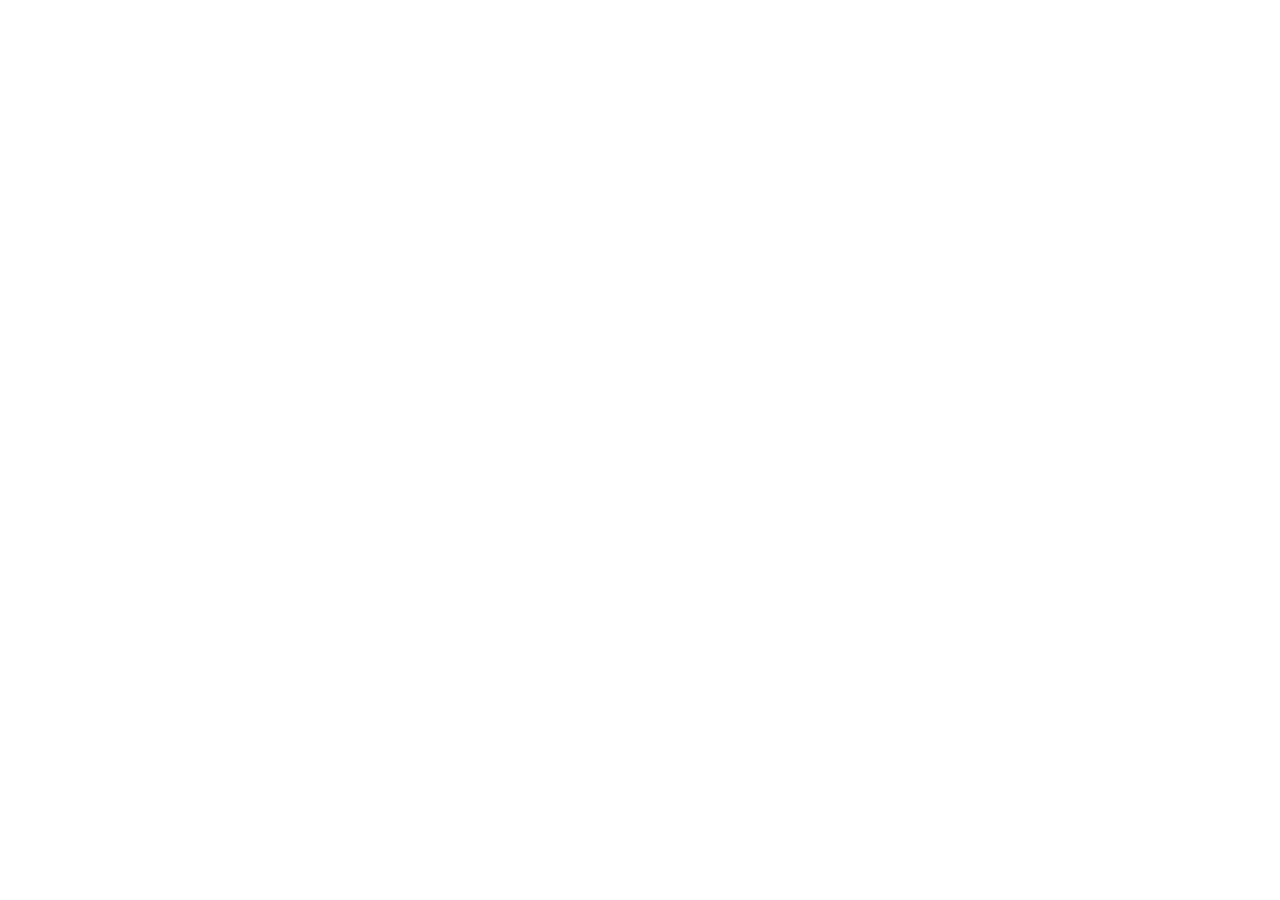
==== index.html @ 8b1ab619 "Add files via upload" ====
<!DOCTYPE html>
<html lang="en">
<head>
    <meta charset="UTF-8">
    <meta name="viewport" content="width=device-width, initial-scale=1.0">
    <title>Cakes</title>
    <link type="image/x-icon" href="ASSETS/cake-fav.png" rel="shortcut icon">
</head>
<body>
    <div class="b1">
        
    </div>
    <div class="b2"></div>
    <div class="b3"></div>
    <div class="b4"></div>
    <div class="b5"></div>
    <div class="b6"></div>
</body>
</html>
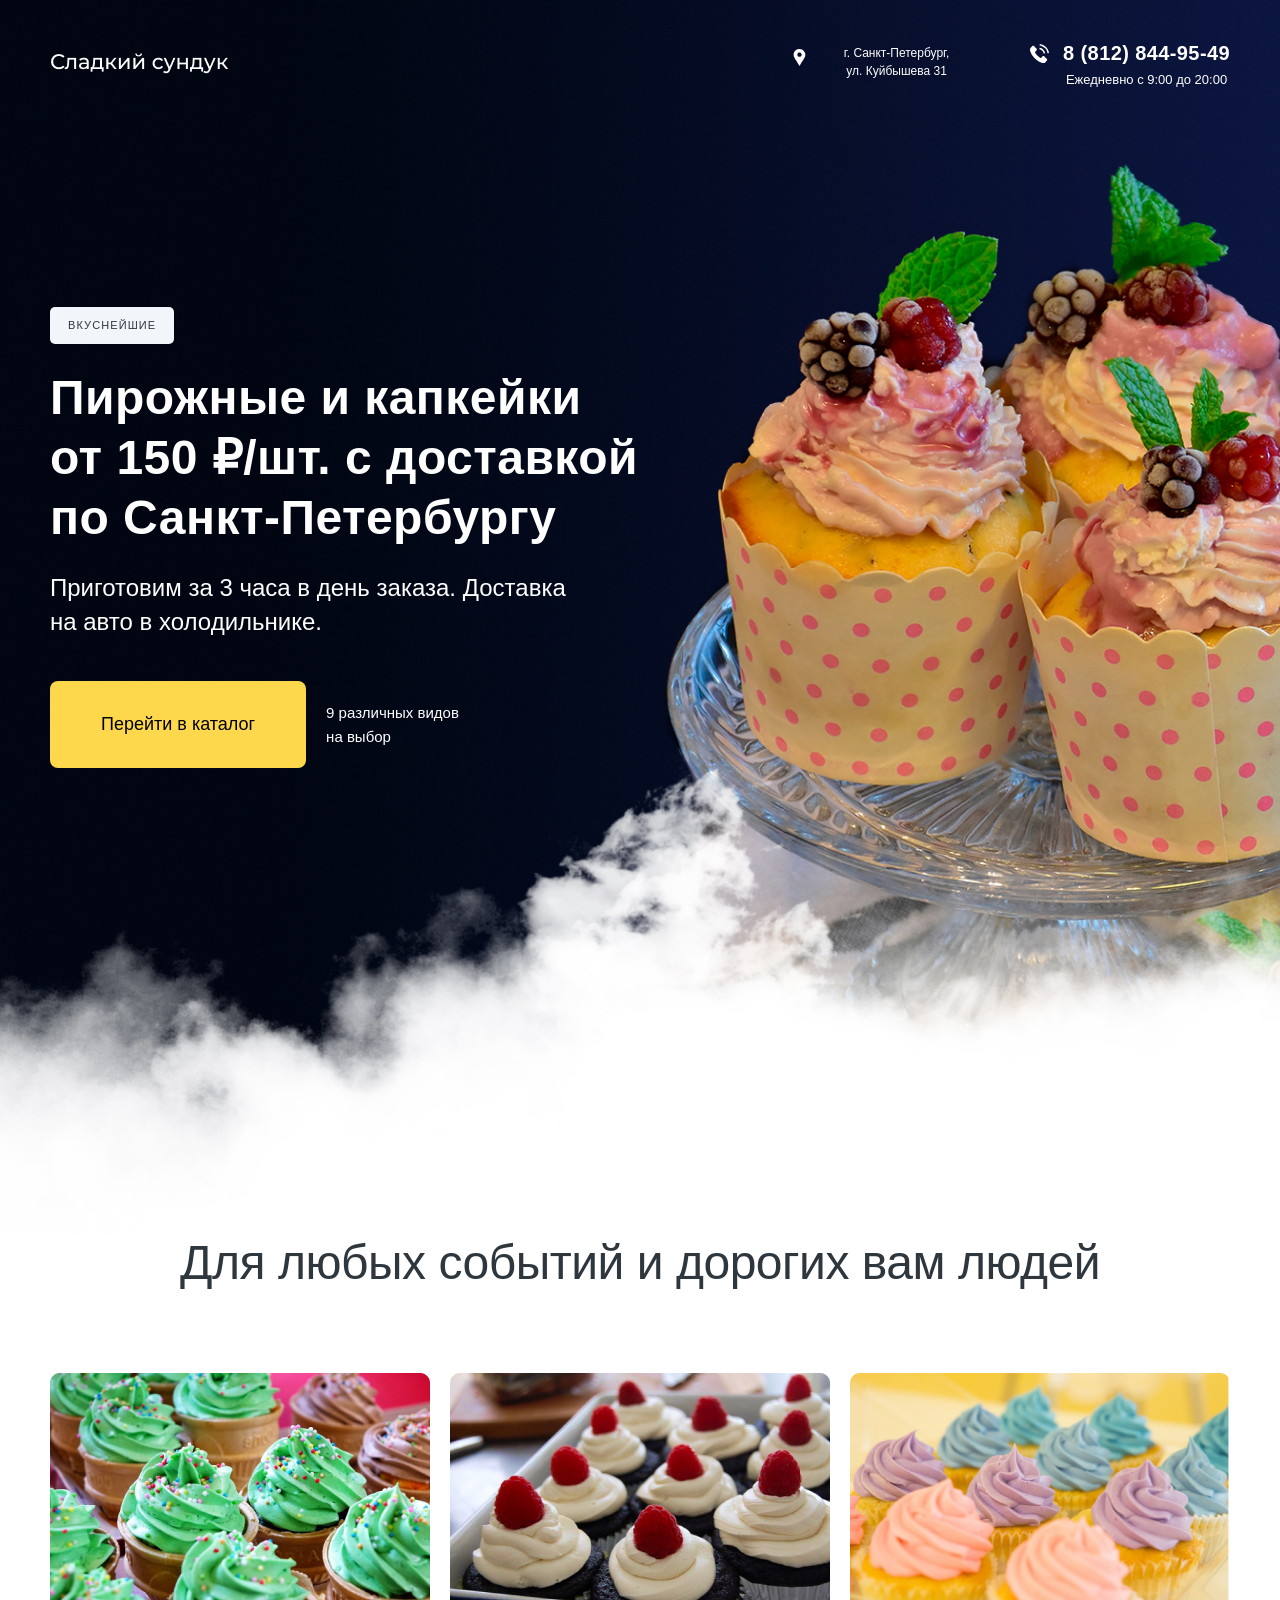
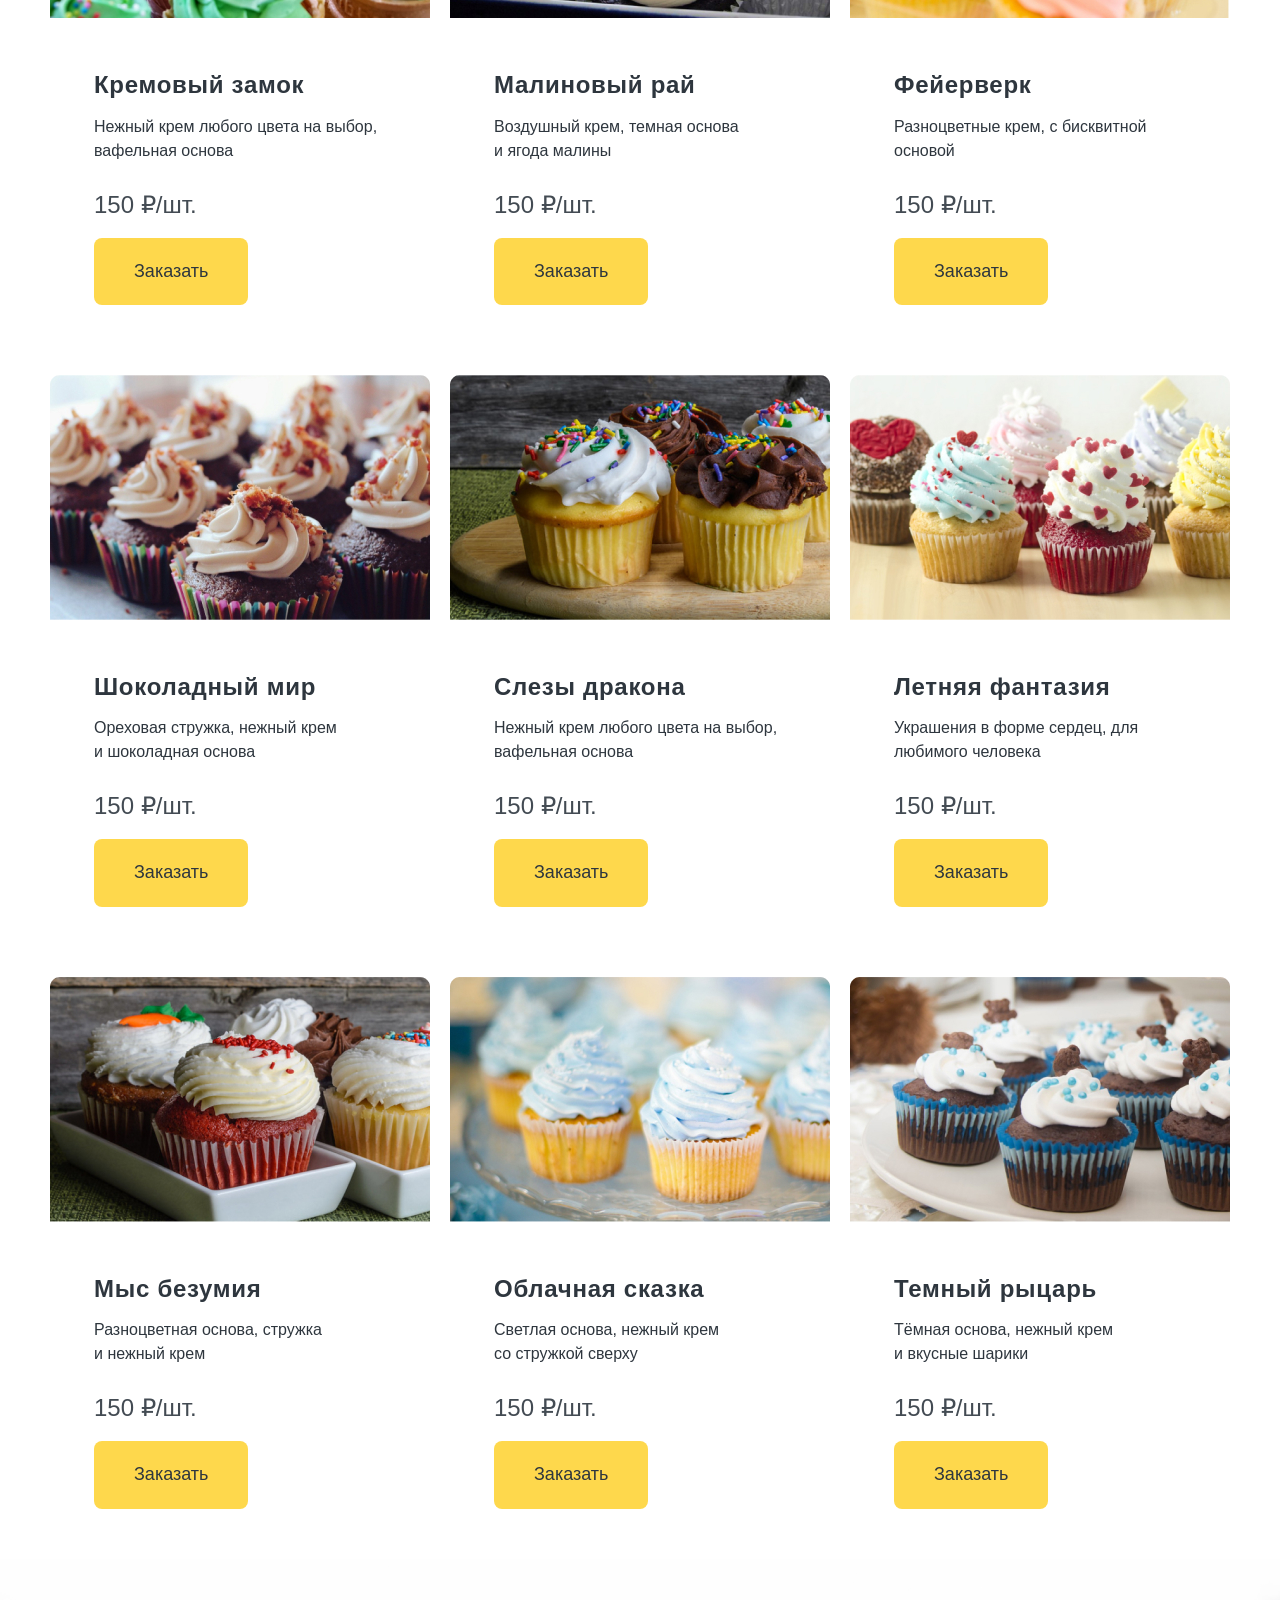
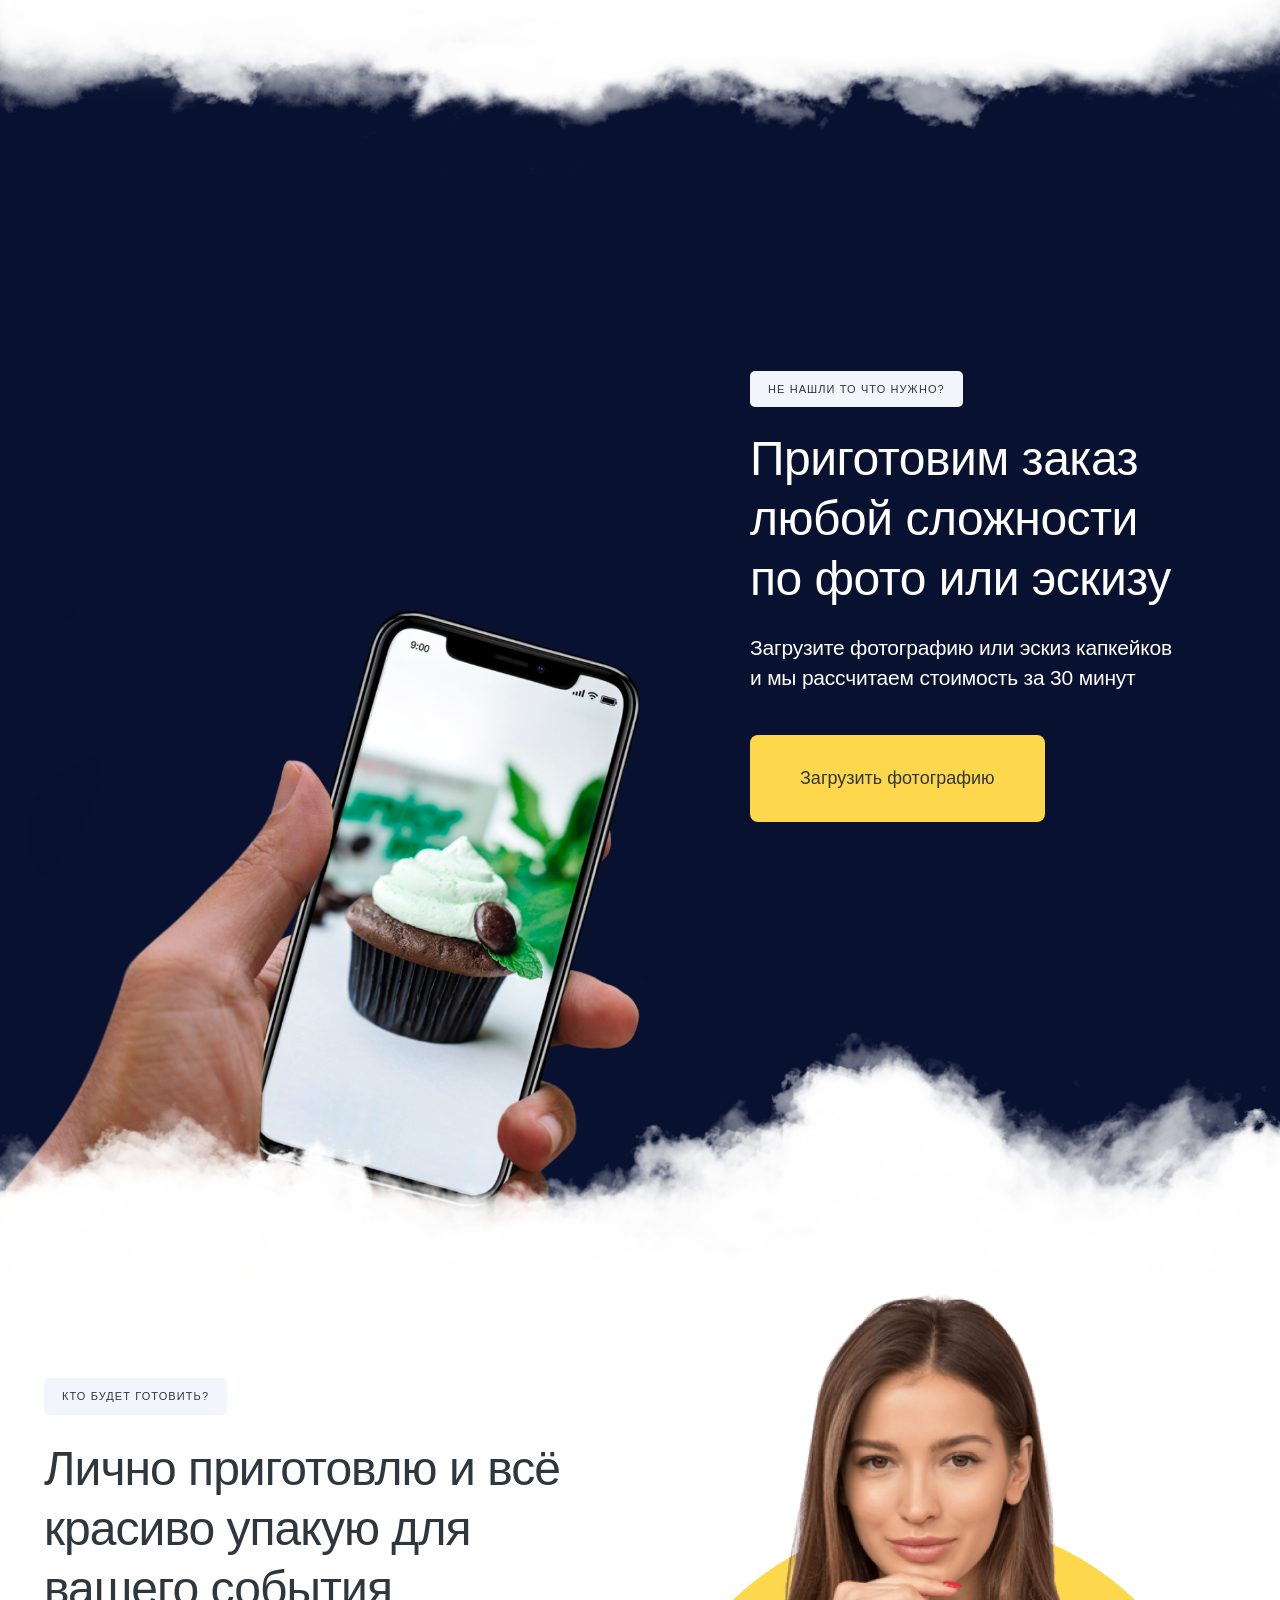
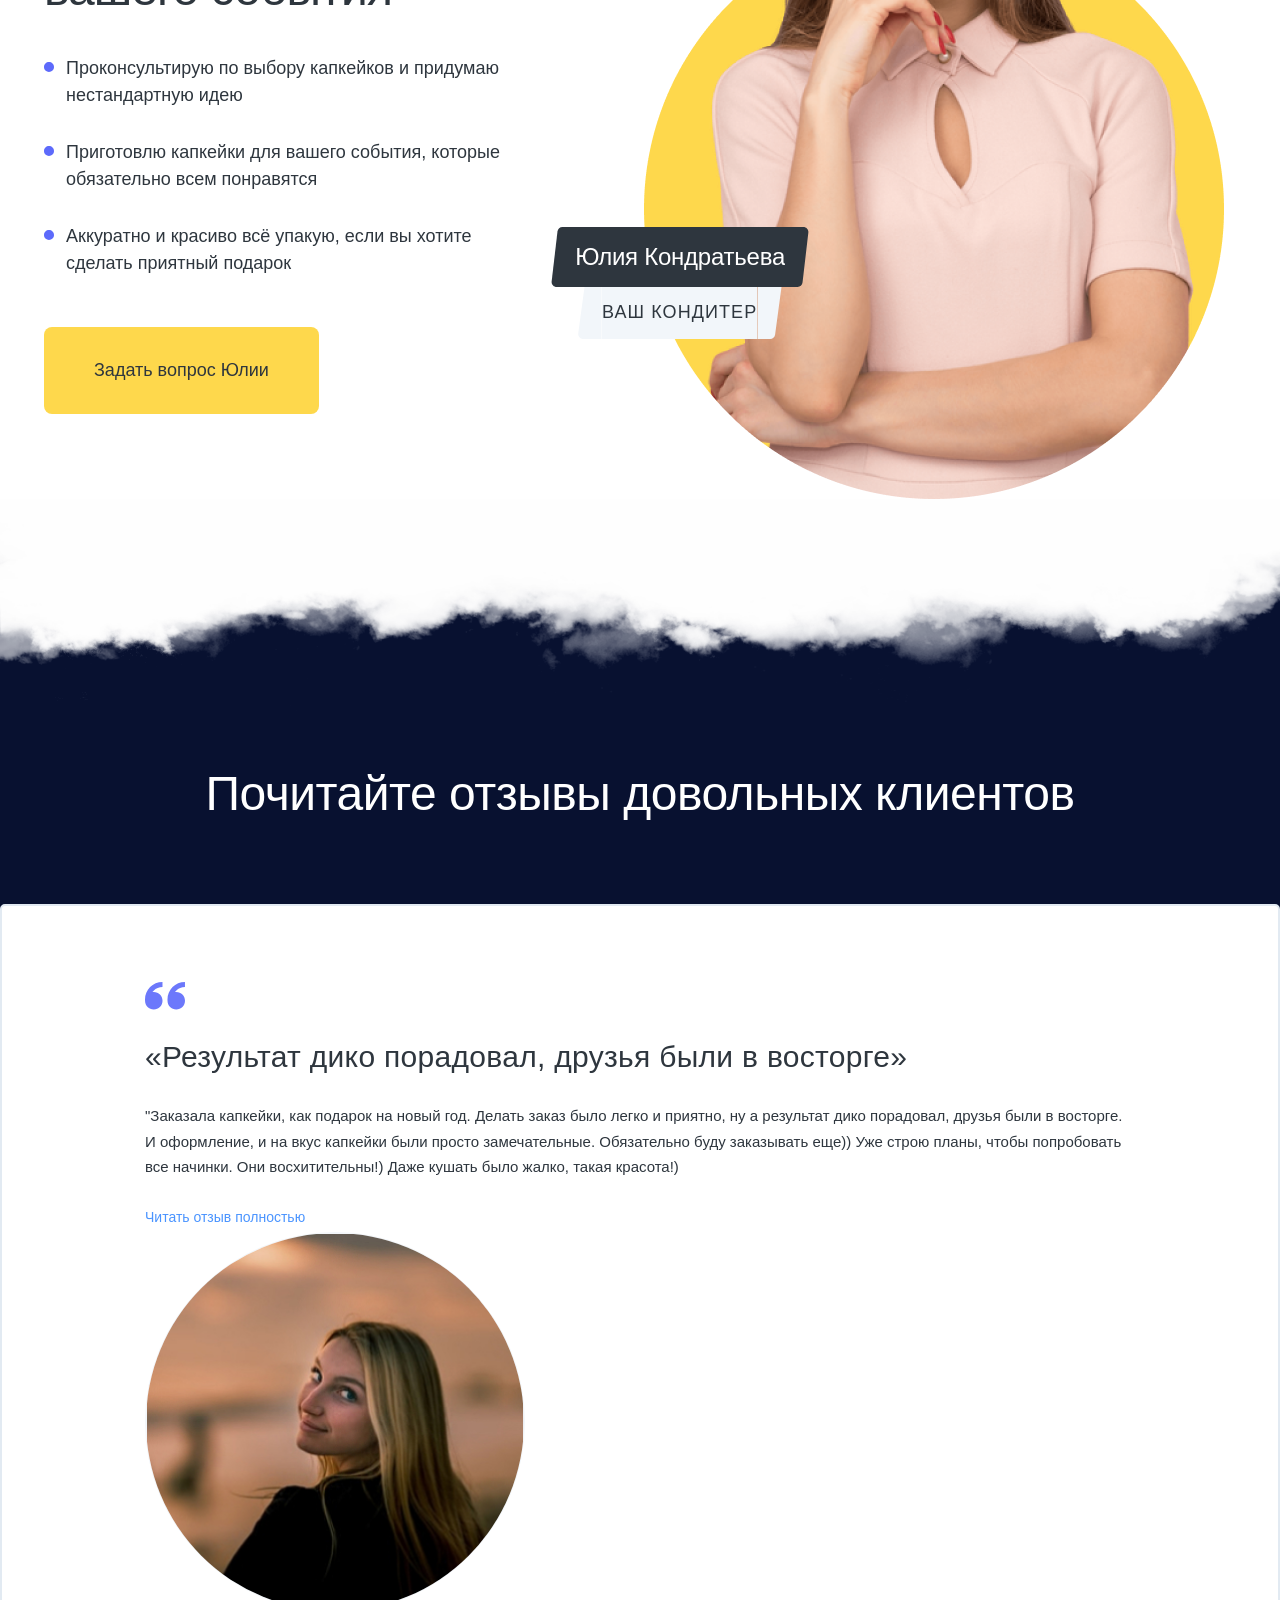
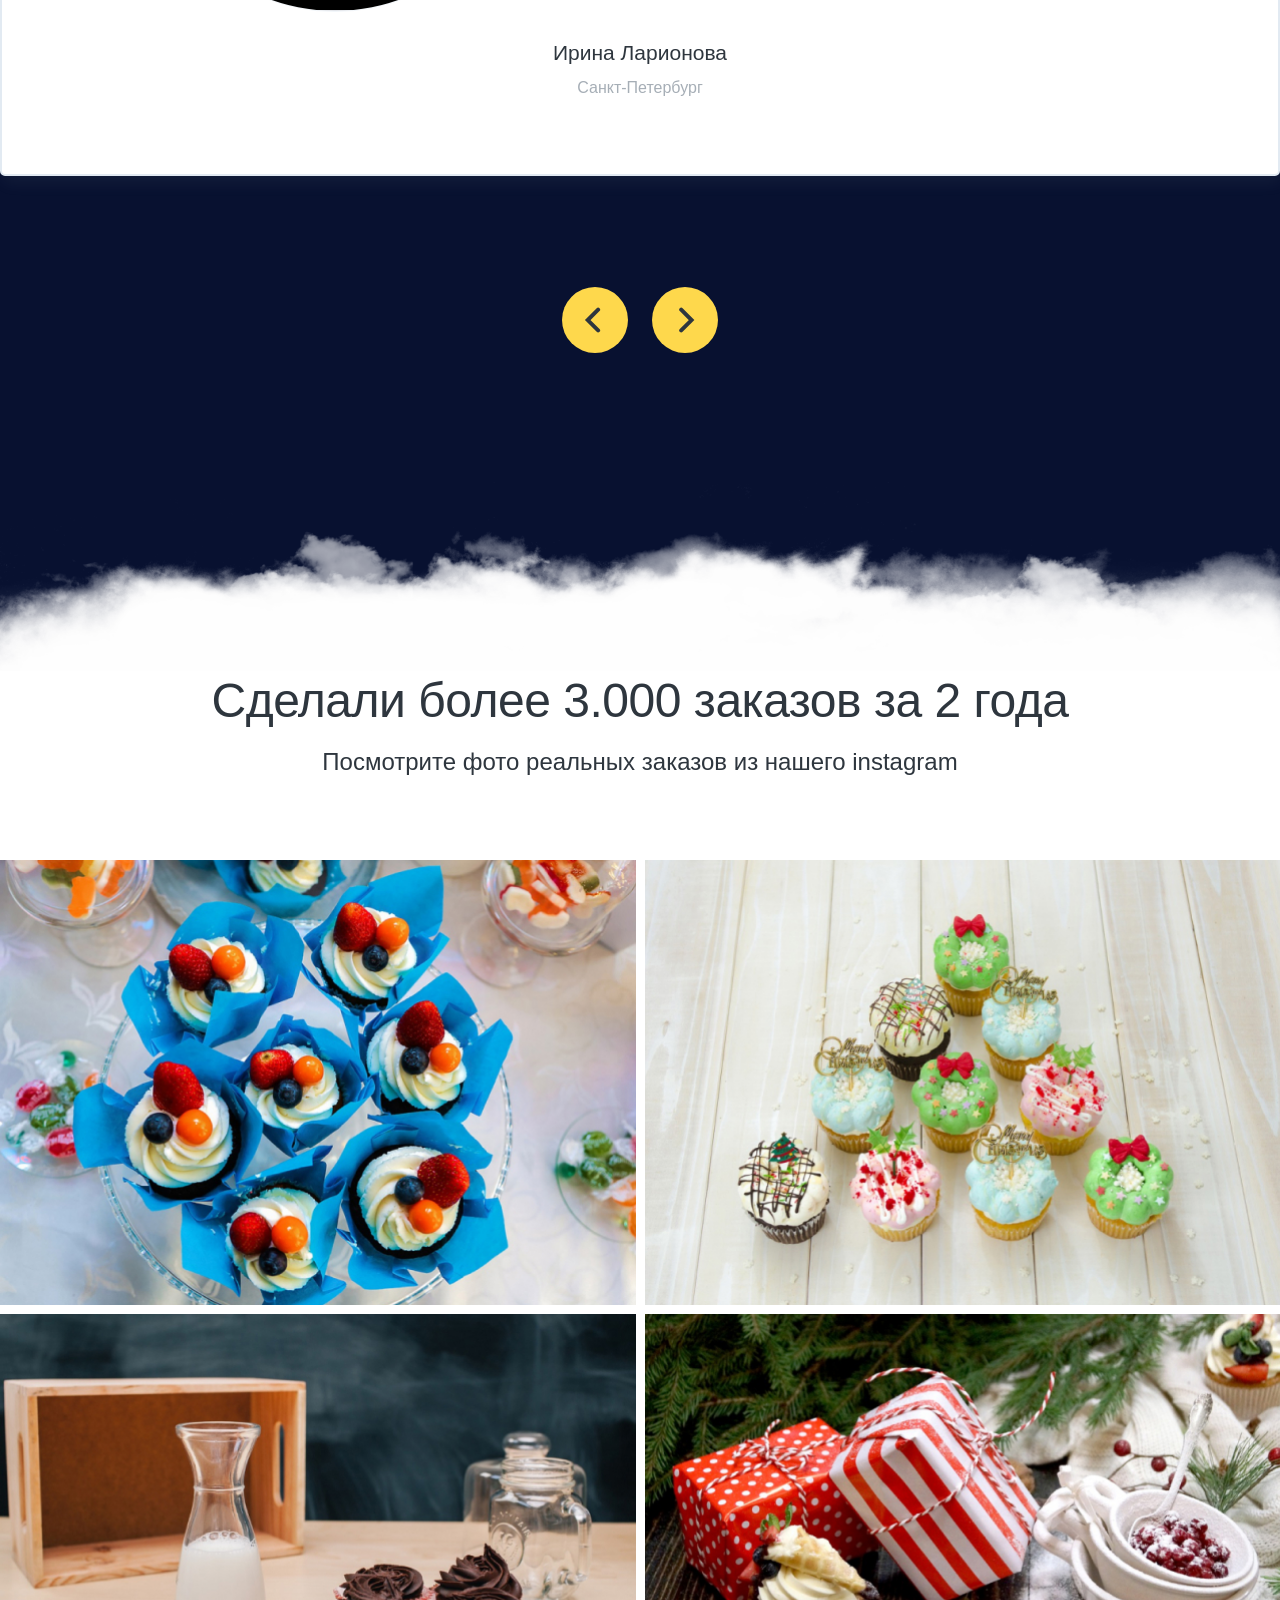
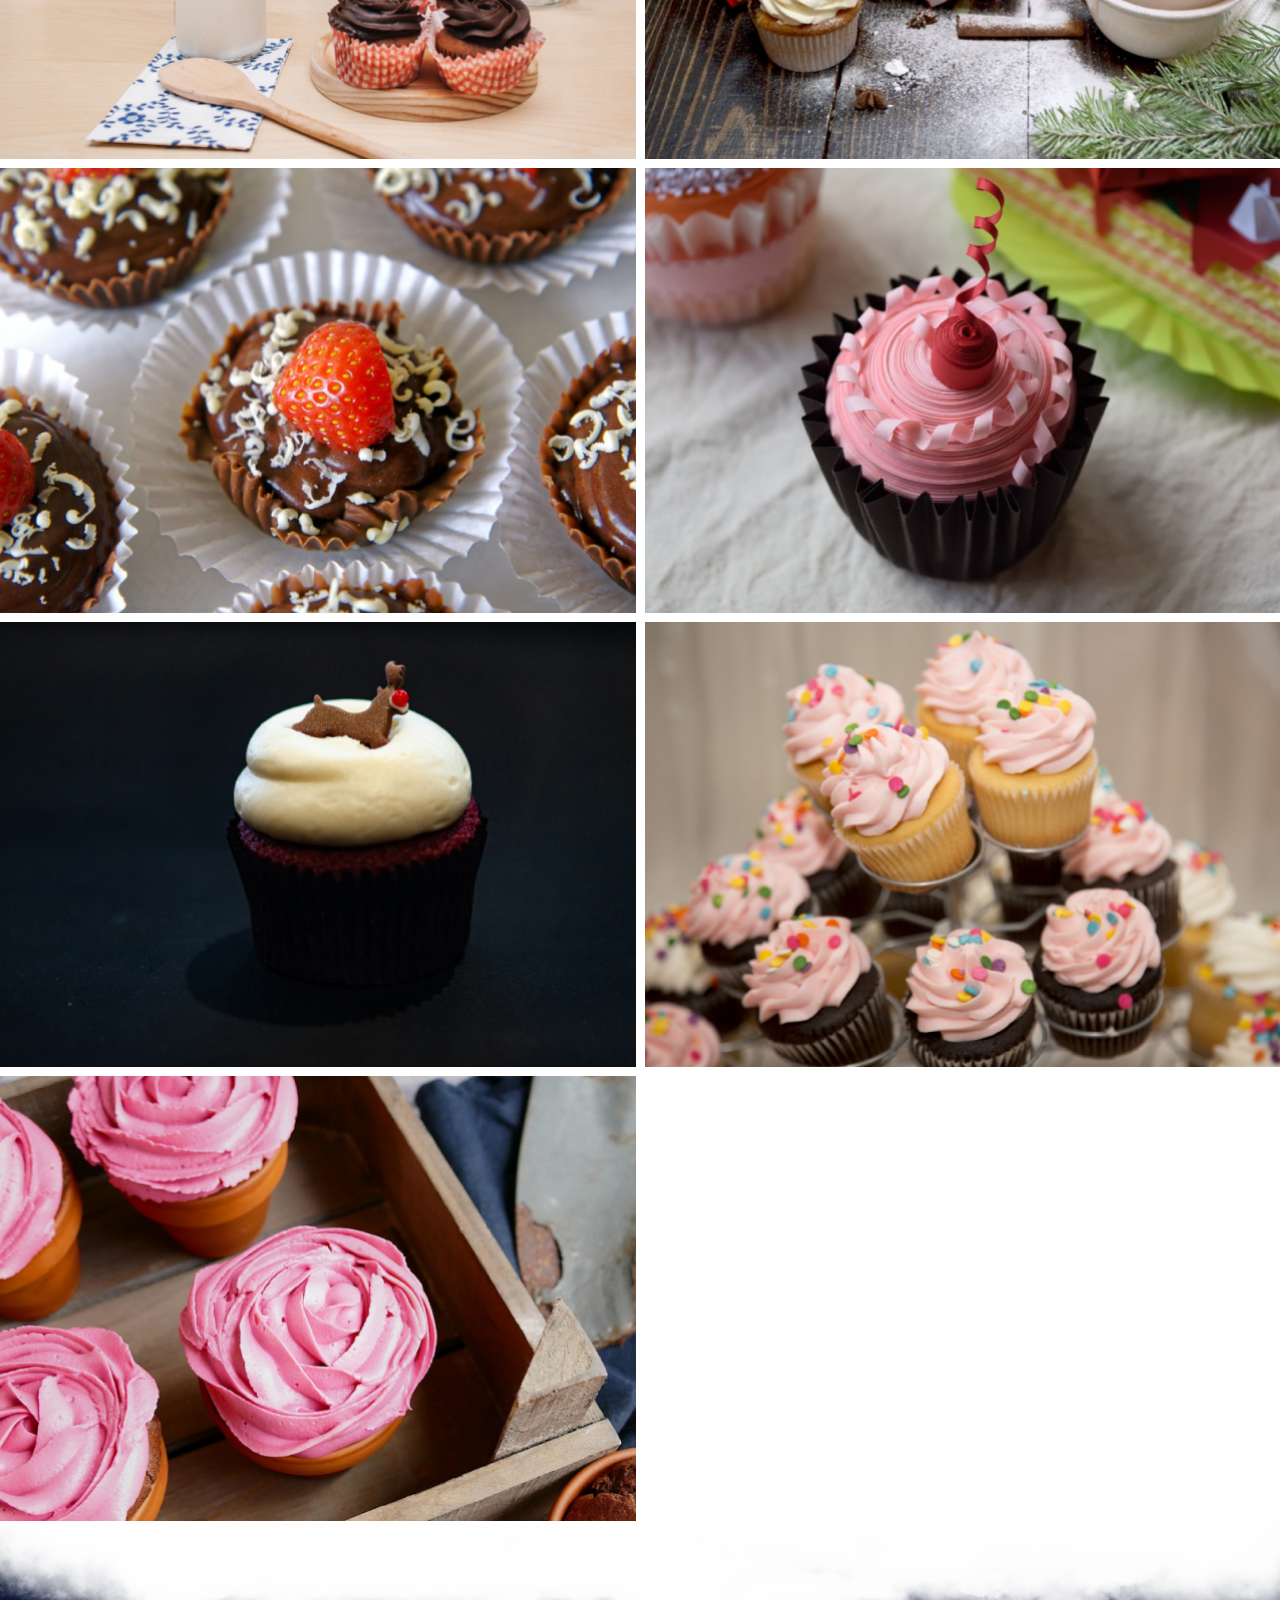
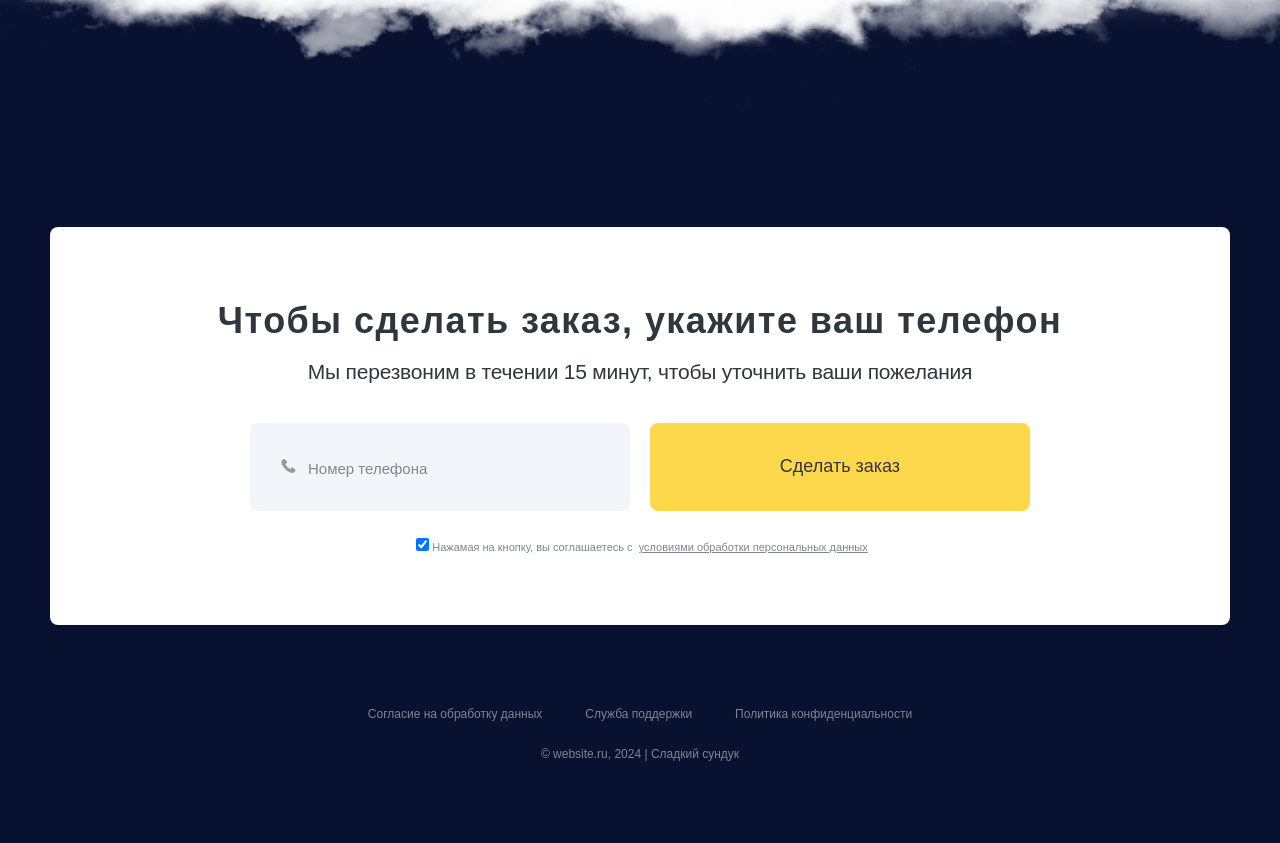
==== commit 2b572b72: "Add files via upload" ====
--- a/index.html
+++ b/index.html
@@ -1,19 +1,443 @@
-<!DOCTYPE html>
-<html lang="en">
-<head>
-    <meta charset="UTF-8">
-    <meta name="viewport" content="width=device-width, initial-scale=1.0">
-    <title>Cakes</title>
-    <link type="image/x-icon" href="ASSETS/cake-fav.png" rel="shortcut icon">
-</head>
-<body>
-    <div class="b1">
-        
-    </div>
-    <div class="b2"></div>
-    <div class="b3"></div>
-    <div class="b4"></div>
-    <div class="b5"></div>
-    <div class="b6"></div>
-</body>
+<!DOCTYPE html>
+<html lang="ru">
+<link rel="stylesheet" href="style.css">
+<head>
+    <meta charset="UTF-8">
+    <meta name="vievport" content="width=device-width, initial-scale=1.0">
+    <link rel="stylesheet" href="https://unpkg.com/swiper/swiper-bundle.min.css"/>
+    <link rel="icon" href="img/cake-fav.png" type="image/x-icon">
+    <title>Сладкий сундук</title>
+</head>
+<body class="body">
+    <header class="header">
+      <div class="container"> 
+        <div class="header__menu">
+          <a class="header__logo" href="#">
+            <img class="header__logo-img" src="img/logo.png" alt="Сладкий сундук">
+          </a>  
+          <div class="header__address">
+            <div class="header__address-text">г.&nbsp;Санкт-Петербург, ул.&nbsp;Куйбышева&nbsp;31</div>
+          </div>
+          <div class="header__phone">       
+            <a class="header__phone-number" href="tel:+78128449549">8 (812) 844-95-49</a>
+            <p class="header__phone-text">Ежедневно с 9:00 до 20:00</p>
+          </div>
+        </div> 
+      </div>
+    </header>
+    <main>
+      <div class="hero">
+        <div class="container"> 
+          <div class="hero__content">
+            <h2 class="hero__supertitle supertitle">Вкуснейшие</h2>
+            <h3 class="hero__title">Пирожные и&nbsp;капкейки от&nbsp;150&nbsp;₽/шт. с&nbsp;доставкой по&nbsp;Санкт&#8209;Петербургу</h3>
+            <p class="hero__text">Приготовим за&nbsp;3&nbsp;часа в&nbsp;день заказа. 
+              Доставка на&nbsp;авто в&nbsp;холодильнике.</p>
+            <div class="hero__action">
+              <a href="#but1"><button class="button-effect hero__action-button">Перейти в каталог</button></a>
+              <p class="hero__action-text">9&nbsp;различных видов на&nbsp;выбор</p>
+            </div>
+          </div>
+        </div>
+      </div>
+      <section class="catalog" id="catalog">
+        <div class="container">
+          <h2 class="catalog__title" id="but1">Для любых событий и&nbsp;дорогих вам людей</h2>
+          <ul class="catalog__list">
+            <li class="catalog__item">
+              <article class="catalog__produst product">
+                <img class="product__img" src="img/product-01.jpg" alt="Кремовый замок">
+                <div class="product__description">
+                  <h3 class="product__title">Кремовый замок</h3>
+                  <p class="product__text">Нежный крем любого цвета на&nbsp;выбор, вафельная основа</p>
+                  <p class="product__price">150 ₽/шт.</p>
+                  <button class="button-effect product__btn">Заказать</button>
+                </div>
+              </article>
+            </li>
+  
+            <li class="catalog__item">
+              <article class="catalog__produst product">
+                <img class="product__img" src="img/product-02.jpg" alt="Малиновый рай">
+                <div class="product__description">
+                  <h3 class="product__title">Малиновый рай</h3>
+                  <p class="product__text">Воздушный крем, темная основа и&nbsp;ягода малины</p>
+                  <p class="product__price">150 ₽/шт.</p>
+                  <button class="button-effect product__btn">Заказать</button>
+                </div>
+              </article>
+            </li>
+  
+            <li class="catalog__item">
+              <article class="catalog__produst product">
+                <img class="product__img" src="img/product-03.jpg" alt="Фейерверк">
+                <div class="product__description">
+                  <h3 class="product__title">Фейерверк</h3>
+                  <p class="product__text">Разноцветные крем, с&nbsp;бисквитной основой</p>
+                  <p class="product__price">150 ₽/шт.</p>
+                  <button class="button-effect product__btn">Заказать</button>
+                </div>
+              </article>
+            </li>
+  
+            <li class="catalog__item">
+              <article class="catalog__produst product">
+                <img class="product__img" src="img/product-04.jpg" alt="Шоколадный мир">
+                <div class="product__description">
+                  <h3 class="product__title">Шоколадный мир</h3>
+                  <p class="product__text">Ореховая стружка, нежный крем и&nbsp;шоколадная основа</p>
+                  <p class="product__price">150 ₽/шт.</p>
+                  <button class="button-effect product__btn">Заказать</button>
+                </div>
+              </article>
+            </li>
+  
+            <li class="catalog__item">
+              <article class="catalog__produst product">
+                <img class="product__img" src="img/product-05.jpg" alt="Слезы дракона">
+                <div class="product__description">
+                  <h3 class="product__title">Слезы дракона</h3>
+                  <p class="product__text">Нежный крем любого цвета на&nbsp;выбор, вафельная основа</p>
+                  <p class="product__price">150 ₽/шт.</p>
+                  <button class="button-effect product__btn">Заказать</button>
+                </div>
+              </article>
+            </li>
+  
+            <li class="catalog__item">
+              <article class="catalog__produst product">
+                <img class="product__img" src="img/product-06.jpg" alt="Летняя фантазия">
+                <div class="product__description">
+                  <h3 class="product__title">Летняя фантазия</h3>
+                  <p class="product__text">Украшения в&nbsp;форме сердец, для любимого человека</p>
+                  <p class="product__price">150 ₽/шт.</p>
+                  <button class="button-effect product__btn">Заказать</button>
+                </div>
+              </article>
+            </li>
+  
+            <li class="catalog__item">
+              <article class="catalog__produst product">
+                <img class="product__img" src="img/product-07.jpg" alt="Мыс безумия">
+                <div class="product__description">
+                  <h3 class="product__title">Мыс безумия</h3>
+                  <p class="product__text">Разноцветная основа, стружка и&nbsp;нежный крем</p>
+                  <p class="product__price">150 ₽/шт.</p>
+                  <button class="button-effect product__btn">Заказать</button>
+                </div>
+              </article>
+            </li>
+  
+            <li class="catalog__item">
+              <article class="catalog__produst product">
+                <img class="product__img" src="img/product-08.jpg" alt="Облачная сказка">
+                <div class="product__description">
+                  <h3 class="product__title">Облачная сказка</h3>
+                  <p class="product__text">Светлая основа, нежный крем со&nbsp;стружкой сверху</p>
+                  <p class="product__price">150 ₽/шт.</p>
+                  <button class="button-effect product__btn">Заказать</button>
+                </div>
+              </article>
+            </li>
+  
+            <li class="catalog__item">
+              <article class="catalog__produst product">
+                <img class="product__img" src="img/product-09.jpg" alt="Темный рыцарь">
+                <div class="product__description">
+                  <h3 class="product__title">Темный рыцарь</h3>
+                  <p class="product__text">Тёмная основа, нежный крем и&nbsp;вкусные шарики</p>
+                  <p class="product__price">150 ₽/шт.</p>
+                  <button class="button-effect product__btn">Заказать</button>
+                </div>
+              </article>
+            </li>
+            
+          </ul>
+        </div>
+      </section>
+  
+      <section class="order">
+        <div class="container">
+          <div class="order__content">
+            <h2 class="order__supertitle supertitle">Не&nbsp;нашли то&nbsp;что нужно?</h2>
+            <h3 class="order__title">Приготовим заказ любой сложности по&nbsp;фото или эскизу</h3>
+            <p class="order__text">Загрузите фотографию или эскиз капкейков и&nbsp;мы&nbsp;рассчитаем стоимость за&nbsp;30&nbsp;минут</p>
+            <button class="button-effect order__btn" aria-label="Открыть окно с формой для отправки фотографии или эскизы капкейков">Загрузить фотографию</button>
+          </div>
+        </div>
+      </section>
+  
+      <section class="confectioner">
+        <div class="confectioner__container">
+          <div class="confectioner__content">
+            <h2 class="confectioner__supertitle supertitle">Кто будет готовить?</h2>
+            <h3 class="confectioner__title">Лично приготовлю и&nbsp;всё красиво упакую для вашего события</h3>
+            <ul class="confectioner__list">
+              <li class="confectioner__item">
+                Проконсультирую по&nbsp;выбору капкейков и&nbsp;придумаю нестандартную идею
+              </li>
+              <li class="confectioner__item">
+                Приготовлю капкейки для вашего события, которые обязательно всем понравятся
+              </li>
+              <li class="confectioner__item">
+                Аккуратно и&nbsp;красиво всё упакую, если вы&nbsp;хотите сделать приятный подарок
+              </li>
+            </ul>
+            <button class="button-effect confectioner__btn">Задать вопрос Юлии</button>
+          </div>
+          <article class="confectioner__card card">
+            <img class="card__img" src="img/confectioner.png" alt="Кондитер Юлия Кондратьева" aria-label="Открыть окно с вашим вопросом Юлии">
+            <div class="card__info">
+              <div class="card__wrap">
+                <svg width="24" height="60" viewBox="0 0 24 60" fill="none" xmlns="http://www.w3.org/2000/svg">
+                  <path d="M6.48426 4.4206C6.77829 1.90041 8.9133 0 11.4506 0H24V60H5.61725C2.62622 60 0.304328 57.3915 0.65093 54.4206L6.48426 4.4206Z" fill="#2E363E"/>
+                </svg>
+                <h2 class="card__name">
+                  Юлия Кондратьева
+                </h2>
+                <svg width="24" height="60" viewBox="0 0 24 60" fill="none" xmlns="http://www.w3.org/2000/svg">
+                  <path d="M17.5157 55.5794C17.2217 58.0996 15.0867 60 12.5494 60H0V0H18.3828C21.3738 0 23.6957 2.60852 23.3491 5.5794L17.5157 55.5794Z" fill="#2E363E"/>
+                </svg>                
+              </div>
+              <div class="card__wrap">
+                <svg width="24" height="52" viewBox="0 0 24 52" fill="none" xmlns="http://www.w3.org/2000/svg">
+                  <path d="M6.5 0H23.5V52H5.21818C2.1917 52 -0.140895 49.3324 0.262873 46.3329L6.5 0Z" fill="#F2F6FA"/>
+                </svg>                      
+                <div class="card__profession">
+                  Ваш кондитер
+                </div>
+                <svg width="25" height="52" viewBox="0 0 25 52" fill="none" xmlns="http://www.w3.org/2000/svg">
+                  <path d="M18.0833 47.6671C17.7493 50.1483 15.6316 52 13.128 52H0.5V0H24.5L18.0833 47.6671Z" fill="#F2F6FA"/>
+                </svg>                
+              </div>
+            </div>
+          </article>
+        </div>
+      </section>
+  
+       <section class="reviews">
+    <div class="container">
+      <h2 class="reviews__title">
+        Почитайте отзывы довольных клиентов
+      </h2>
+    </div>
+
+    <div class="swiper reviews__swiper">
+      <div class="swiper-wrapper reviews__list">
+        
+        <div class="swiper-slide reviews__item reviews__card review">        
+          <div class="review__quote">
+            <h3 class="review__title">
+              &laquo;Результат дико порадовал, друзья были в&nbsp;восторге&raquo;
+            </h3>
+            <p class="review__text">
+              &quot;Заказала капкейки, как подарок на&nbsp;новый год. Делать заказ было легко и&nbsp;приятно, ну&nbsp;а&nbsp;результат дико порадовал, друзья были в&nbsp;восторге. <br>И&nbsp;оформление, и&nbsp;на&nbsp;вкус капкейки были просто замечательные. Обязательно буду заказывать еще)) Уже строю планы, чтобы попробовать все начинки. Они восхитительны!) Даже кушать было жалко, такая красота!)
+            </p>
+            <a class="review__link" href="#">
+              Читать отзыв полностью
+            </a>
+          </div>
+          <div class="review__author">
+            <img class="review__img" src="img/review_img-2.jpg" alt="Ирина Ларионова">
+            <p class="review__name">Ирина Ларионова</p>
+            <p class="review__city">Санкт-Петербург</p>
+          </div>
+        </div>
+
+        <!-- Следующие слайды с отзывами -->
+        <div class="swiper-slide reviews__item reviews__card review">
+          <div class="review__quote">
+            <h3 class="review__title">
+              &laquo;Спасибо за&nbsp;прекрасные капкейки, все на&nbsp;высоте&raquo;
+            </h3>
+            <p class="review__text">
+              &laquo;Вставьте отзыв целиком или часть отзыва клиента. Никогда не&nbsp;выдумывайте отзывы самостоятельно. Фильшивые отзывы всегда видно. Будьте честны.
+            </p>
+            <p class="review__text">
+              Опишите конечный результат, который получил человек после работы с&nbsp;вами. Что конеретно ему это дало. Можно описывать результат в&nbsp;цифрах, чтобы была конкретика&raquo;
+            </p>
+            <a class="review__link" href="#">
+              Читать отзыв полностью
+            </a>
+          </div>
+          <div class="review__author">
+            <img class="review__img" src="img/IvanXerrington.jpg" alt="Иван Демидов">
+            <p class="review__name">Иван Демидов</p>
+            <p class="review__city">Краснодар</p>
+          </div>
+        </div>
+
+        <div class="swiper-slide reviews__item reviews__card review">
+          <div class="review__quote">
+            <h3 class="review__title">
+              &laquo;Лучшую фразу из&nbsp;отзыва напишите в&nbsp;заголовке&raquo;
+            </h3>
+            <p class="review__text">
+              &laquo;Вставьте отзыв целиком или часть отзыва клиента. Никогда не&nbsp;выдумывайте отзывы самостоятельно. Фильшивые отзывы всегда видно. Будьте честны.
+            </p>
+            <p class="review__text">
+              Опишите конечный результат, который получил человек после работы с&nbsp;вами. Что конеретно ему это дало. Можно описывать результат в&nbsp;цифрах, чтобы была конкретика&raquo;
+            </p>
+            <a class="review__link" href="#">
+              Читать отзыв полностью
+            </a>
+          </div>
+          <div class="review__author">
+            <img class="review__img" src="img/review_img-1.jpg" alt="Елена Демидова">
+            <p class="review__name">Елена Демидова</p>
+            <p class="review__city">Санкт-Петербург</p>
+          </div>
+        </div>
+
+        <div class="swiper-slide reviews__item reviews__card review">        
+          <div class="review__quote">
+            <h3 class="review__title">
+              &laquo;Результат проста аххххххх, братан - это просто пироженое вааааай, друзья были в&nbsp;восторге&raquo;
+            </h3>
+            <p class="review__text">
+              &quot;Заказал капкейки, как подарок на&nbsp;на день рождения. Делать заказ было легко и&nbsp;приятно, ну&nbsp;а&nbsp;результат дико порадовал,   Братка в восторге от этого пироженого,жаль что мало, но кого волнует)) Уже строю планы, чтобы всем подарить. Чтоб не втыкали)
+            </p>
+            <a class="review__link" href="#">
+              Читать отзыв полностью
+            </a>
+          </div>
+          <div class="review__author">
+            <img class="review__img" src="img/urgant.jpg" alt="Иван Ургант">
+            <p class="review__name">Иван Ургант"</p>
+            <p class="review__city">Санкт-Петербург</p>
+          </div>
+        </div>
+
+      </div>
+      <div class="reviews__control">
+        <button class="button-effect swiper-btn-prev reviews__btn reviews__btn--left">
+          <svg width="17" height="26" viewBox="0 0 17 26" fill="none" xmlns="http://www.w3.org/2000/svg">
+            <path d="M14.106 2.70618L3.74011 13.072L14.106 23.4379" stroke="#2E363E" stroke-width="4" stroke-linecap="round" />
+          </svg>
+        </button>
+        <button class="button-effect swiper-btn-next reviews__btn reviews__btn--right">
+          <svg class="reviews__btn-svg" width="16" height="26" viewBox="0 0 16 26" fill="none" xmlns="http://www.w3.org/2000/svg">
+            <path d="M2.19567 2.70618L12.5615 13.072L2.19567 23.4379" stroke="#2E363E" stroke-width="4" stroke-linecap="round" />
+          </svg>
+        </button>
+      </div>
+    </div>
+  </section>
+
+  <!-- Подключение Swiper JS -->
+  <script src="https://unpkg.com/swiper/swiper-bundle.min.js"></script>
+  <script>
+    const reviewsSwiper = new Swiper('.reviews__swiper', {
+      loop: true,
+      speed: 600,
+      slidesPerView: 1,
+      spaceBetween: 30,
+      autoplay: {
+        delay: 5000,
+        disableOnInteraction: false,
+      },
+      navigation: {
+        nextEl: '.swiper-btn-next',
+        prevEl: '.swiper-btn-prev',
+      }
+    });
+  </script>
+  
+      <section class="gallery">
+        <h2 class="gallery__title">
+          Сделали более 3.000 заказов за&nbsp;2&nbsp;года
+        </h2>
+        <p class="gallery__text">
+          Посмотрите фото реальных заказов из&nbsp;нашего instagram
+        </p>
+        <ul class="gallery__list">
+          <li class="gallery__item">
+            <img class="gallery__img" src="img/photo-01.jpg" alt="Фотография заказа">
+          </li>
+          <li class="gallery__item">
+            <img class="gallery__img" src="img/photo-02.jpg" alt="Фотография заказа">
+          </li>
+          <li class="gallery__item">
+            <img class="gallery__img" src="img/photo-03.jpg" alt="Фотография заказа">
+          </li>
+          <li class="gallery__item">
+            <img class="gallery__img" src="img/photo-04.jpg" alt="Фотография заказа">
+          </li>
+          <li class="gallery__item">
+            <img class="gallery__img" src="img/photo-05.jpg" alt="Фотография заказа">
+          </li>
+          <li class="gallery__item">
+            <img class="gallery__img" src="img/photo-06.jpg" alt="Фотография заказа">
+          </li>
+          <li class="gallery__item">
+            <img class="gallery__img" src="img/photo-07.jpg" alt="Фотография заказа">
+          </li>
+          <li class="gallery__item">
+            <img class="gallery__img" src="img/photo-08.jpg" alt="Фотография заказа">
+          </li>
+          <li class="gallery__item">
+            <img class="gallery__img" src="img/photo-09.jpg" alt="Фотография заказа">
+          </li>
+        </ul>
+      </section>
+  
+      <section class="feedback" id="feedback">
+        <div class="container">
+          <form class="feedback__form form" action="#" method="post">
+            <h2 class="form__title">
+              Чтобы сделать заказ, укажите ваш телефон
+            </h2>
+            <p class="form__text">
+              Мы&nbsp;перезвоним в&nbsp;течении 15&nbsp;минут, чтобы уточнить ваши пожелания
+            </p>
+            <fieldset class="form__field">
+              <input class="form__input" type="tel" name="phone" id="phone" aria-label="Введите свой номер телефона в это поле" placeholder="Номер телефона"  required>
+              <button class="button-effect form__btn" type="submit" aria-label="Отправить номер телефона, чтобы мы вам перезвонили">Сделать заказ</button>
+              <label class="form__checkbox-label"><input class="form__checkbox" id="checkbox" type="checkbox" checked  required>Нажамая на&nbsp;кнопку, вы&nbsp;соглашаетесь с&nbsp;
+                <button class="form__checkbox-link" aria-label="Открыть окно с информацией о политике обработки персональных данных">условиями обработки персональных данных</button>
+              </label>
+            </fieldset>
+          </form>
+        </div>
+      </section>
+  
+      <div class="modal-overlay">
+        <div class="container container--modal">
+        </div>
+  
+      </div>
+    </main>
+   
+    <footer class="footer">
+      <div class="container">
+        <ul class="footer__list">
+          <li class="footer__item"><a class="footer__link" href="#">Согласие на&nbsp;обработку данных</a></li>
+          <li class="footer__item"><a class="footer__link" href="#">Служба поддержки</a></li>
+          <li class="footer__item"><a class="footer__link" href="#">Политика конфиденциальности</a></li>
+        </ul>
+        <div class="footer__copyright">
+          &copy;&nbsp;website.ru, 2024&nbsp;| Сладкий сундук
+        </div>
+      </div>
+    </footer>
+    <script src="https://unpkg.com/swiper/swiper-bundle.min.js"></script>
+  <script>
+    document.addEventListener("DOMContentLoaded", function() {
+      const reviewsSwiper = new Swiper('.reviews__swiper', {
+      loop: true, // Зацикливаем слайды
+      speed: 600, // Скорость перехода между слайдами (в мс)
+      slidesPerView: 1, // Показываем один слайд за раз
+      spaceBetween: 30, // Расстояние между слайдами (если понадобится)
+      autoplay: {
+        delay: 5000, // Интервал автоматической смены (5 секунд)
+        disableOnInteraction: false,
+      },
+      navigation: {
+        nextEl: '.swiper-btn-next', // Кнопка "следующий"
+        prevEl: '.swiper-btn-prev', // Кнопка "предыдущий"
+      }
+    });
+  });
+  </script>
+</body>
 </html>
--- a/style.css
+++ b/style.css
@@ -0,0 +1,1222 @@
+@charset "UTF-8";
+:root {
+  --font-size: 24px;
+}
+
+@media (min-width: 2000px) {
+  :root {
+    --font-size: 28px;
+  }
+}
+@media (max-width: 1140px) {
+  :root {
+    --font-size: 20px;
+  }
+}
+@media (max-width: 520px) {
+  :root {
+    --font-size: 16px;
+  }
+}
+
+html {
+  position: relative;
+  overflow-x: hidden;
+  box-sizing: border-box;
+}
+
+*,
+*::before,
+*::after {
+  box-sizing: inherit;
+}
+
+body {
+  position: relative;
+  overflow-x: hidden;
+  min-width: 320px;
+  min-height: 100vh;
+  max-width: 1920px;
+  font-family: "Montserrat", sans-serif;
+  -webkit-font-smoothing: antialiased;
+  -moz-osx-font-smoothing: grayscale;
+  text-rendering: optimizeLegibility;
+  -webkit-tap-highlight-color: rgba(0, 0, 0, 0);
+  -webkit-tap-highlight-color: transparent;
+  font-size: var(--font-size);
+  font-weight: 400;
+  line-height: 1.5;
+  color: #2e363e;
+  background-color: #f2f6fa;
+  margin: 0;
+  padding: 0;
+}
+
+img,
+svg {
+  display: block;
+  max-width: 100%;
+  height: auto;
+}
+
+svg {
+  max-height: 100%;
+}
+
+button {
+  font-family: "Montserrat", sans-serif;
+  padding: 0;
+  cursor: pointer;
+  border: none;
+  background-color: transparent;
+  outline: none;
+}
+
+.button-effect {
+  transition: filter 0.3s ease-in-out, transform 0.3s ease-in-out;
+}
+
+.button-effect:hover:not(:disabled),
+.button-effect:focus-visible:not(:disabled) {
+  filter: contrast(130%);
+}
+
+.button-effect:active:not(:disabled) {
+  transform: scale(0.9);
+}
+
+a {
+  text-decoration: none;
+  color: inherit;
+  transition: color 0.3s ease-in-out;
+  outline: none;
+}
+
+a:hover,
+a:focus-visible {
+  color: #fed84c;
+}
+
+ul {
+  list-style: none;
+  padding: 0;
+  margin: 0;
+}
+
+ol {
+  list-style: none;
+  counter-reset: li;
+  padding: 0;
+}
+
+ol li::before {
+  counter-increment: li;
+  content: counters(li, ".") ". ";
+}
+
+h1,
+h2,
+h3,
+p,
+figure,
+fieldset {
+  margin: 0;
+}
+
+input,
+textarea {
+  outline: none;
+}
+
+fieldset {
+  padding: 0;
+  border: 0;
+}
+
+iframe {
+  border: none;
+}
+
+.container {
+  max-width: 1260px;
+  margin: 0 auto;
+  padding: 0 40px;
+}
+@media (max-width: 520px) {
+  .container {
+    padding: 0 14px;
+  }
+}
+
+.supertitle {
+  width: -moz-max-content;
+  width: max-content;
+  background-color: #f2f6fa;
+  border-radius: 5px;
+  padding: 10px 18px;
+  font-weight: 400;
+  font-size: 11px;
+  line-height: 1.5;
+  letter-spacing: 0.1em;
+  text-transform: uppercase;
+  color: #2e363e;
+}
+
+/* Модальное окно */
+.modal-overlay {
+  position: fixed;
+  overflow-y: auto;
+  padding: 20px 10px;
+  z-index: 100;
+  inset: 0;
+  display: flex;
+  background-color: rgba(0, 0, 0, 0.7);
+  display: none;
+}
+.modal-overlay .modal {
+  position: relative;
+}
+.modal-overlay__close-button {
+  position: absolute;
+  color: #2e363e;
+  top: 17px;
+  right: 21px;
+  font-size: 40px;
+}
+@media (max-width: 520px) {
+  .modal-overlay__close-button {
+    right: 7px;
+  }
+}
+
+.modal {
+  padding: 64px;
+  border-radius: 8px;
+  background-color: #ffffff;
+}
+@media (max-width: 1140px) {
+  .modal {
+    padding: 40px;
+  }
+}
+@media (max-width: 940px) {
+  .modal {
+    padding: 15px 20px;
+  }
+}
+
+.container--modal {
+  padding: 0;
+  align-self: flex-start;
+  margin: auto;
+}
+
+.modal__title {
+  padding-right: 45px;
+}
+
+.modal__item-subtitle:not(:last-child) {
+  margin-bottom: 40px;
+}
+
+.modal__subtitle {
+  display: inline-block;
+  margin-bottom: 15px;
+}
+
+.modal__item-subtitle::before {
+  font-weight: bold;
+}
+
+.modal__list {
+  padding-left: 20px;
+}
+
+.modal__item:not(:last-child) {
+  margin-bottom: 15px;
+}
+
+.header {
+  position: absolute;
+  width: 100%;
+}
+.header__menu {
+  display: flex;
+  flex-direction: row;
+  align-items: center;
+  padding: 34px 0 31px 0;
+}
+@media (max-width: 940px) {
+  .header__menu {
+    flex-direction: column;
+    align-items: center;
+    gap: 15px;
+  }
+}
+.header__logo {
+  margin-right: auto;
+}
+@media (max-width: 940px) {
+  .header__logo {
+    margin-right: 0;
+  }
+}
+.header__address {
+  max-width: 151px;
+  color: #ffffff;
+  font-size: 12px;
+  position: relative;
+  margin-right: 91px;
+  text-align: center;
+}
+@media (max-width: 940px) {
+  .header__address {
+    margin-right: 0;
+  }
+}
+.header__address::before {
+  content: "";
+  position: absolute;
+  height: 23px;
+  width: 17px;
+  top: 2px;
+  left: -30px;
+  background-image: url(../img/icons/address.svg);
+  background-size: contain;
+  background-repeat: no-repeat;
+  background-position: center;
+}
+.header__phone {
+  position: relative;
+  text-align: center;
+}
+.header__phone::before {
+  content: "";
+  position: absolute;
+  height: 19px;
+  width: 19px;
+  top: 10px;
+  left: -33px;
+  background-image: url(../img/icons/phone.svg);
+  background-size: contain;
+  background-repeat: no-repeat;
+  background-position: center;
+}
+.header__phone-number {
+  color: #ffffff;
+  font-weight: 700;
+  font-size: 20px;
+  line-height: 1.52;
+  letter-spacing: 0.02em;
+}
+.header__phone-text {
+  color: #ffffff;
+  font-size: 13px;
+}
+
+.hero {
+  background-color: #081130;
+  background-image: url("../img/bg-header.jpg");
+  background-repeat: no-repeat;
+  background-size: cover;
+  background-position: top;
+  padding: 307px 0 465px;
+}
+@media (max-width: 940px) {
+  .hero {
+    padding: 300px 0 375px;
+  }
+}
+.hero__content {
+  max-width: 650px;
+}
+.hero__supertitle {
+  margin-bottom: 24px;
+}
+.hero__title {
+  margin-bottom: 23px;
+  font-weight: 700;
+  font-size: 48px;
+  line-height: 1.25;
+  letter-spacing: 0.01em;
+  color: #ffffff;
+}
+@media (max-width: 1140px) {
+  .hero__title {
+    font-size: 42px;
+  }
+}
+@media (max-width: 520px) {
+  .hero__title {
+    font-size: 28px;
+  }
+}
+.hero__text {
+  max-width: 560px;
+  margin-bottom: 42px;
+  line-height: 1.43;
+  color: #fff;
+}
+@media (max-width: 1140px) {
+  .hero__text {
+    max-width: 460px;
+  }
+}
+.hero__action {
+  display: flex;
+  align-items: center;
+}
+@media (max-width: 520px) {
+  .hero__action {
+    flex-direction: column;
+    align-items: start;
+  }
+}
+.hero__action-button {
+  border-radius: 8px;
+  padding: 30px 51px;
+  margin-right: 20px;
+  background-color: #fed84c;
+  font-weight: 500;
+  font-size: 18px;
+  line-height: 1.52;
+  text-align: center;
+}
+@media (max-width: 520px) {
+  .hero__action-button {
+    margin-bottom: 12px;
+    margin-right: 0;
+    padding: 20px 30px;
+    font-size: 16px;
+    width: 100%;
+  }
+}
+.hero__action-text {
+  max-width: 150px;
+  font-weight: 400;
+  font-size: 15px;
+  line-height: 1.6;
+  color: #fff;
+}
+@media (max-width: 520px) {
+  .hero__action-text {
+    max-width: 250px;
+  }
+}
+
+.catalog {
+  background-color: #ffffff;
+}
+.catalog__title {
+  margin-bottom: 80px;
+  font-weight: 500;
+  font-size: 48px;
+  line-height: 1.25;
+  letter-spacing: -0.01em;
+  text-align: center;
+  color: #2e363e;
+}
+@media (max-width: 1140px) {
+  .catalog__title {
+    font-size: 42px;
+    margin-bottom: 55px;
+  }
+}
+@media (max-width: 520px) {
+  .catalog__title {
+    font-size: 28px;
+  }
+}
+.catalog__list {
+  display: grid;
+  grid-template-columns: repeat(auto-fill, 380px);
+  justify-content: center;
+  gap: 20px;
+}
+@media (max-width: 520px) {
+  .catalog__list {
+    grid-template-columns: minmax(320px, 380px);
+  }
+}
+.catalog__produst {
+  height: 100%;
+}
+
+.product__description {
+  padding: 50px 44px;
+}
+@media (max-width: 520px) {
+  .product__description {
+    padding: 30px 14px 44px;
+    text-align: center;
+  }
+}
+.product__title {
+  margin-bottom: 12px;
+  font-weight: 700;
+  font-size: 24px;
+  line-height: 1.43;
+  letter-spacing: 0.03em;
+  color: #2e363e;
+}
+.product__text {
+  margin-bottom: 24px;
+  font-weight: 400;
+  font-size: 16px;
+  line-height: 1.5;
+  color: #2e363e;
+}
+.product__price {
+  margin-bottom: 15px;
+  font-weight: 500;
+  font-size: 24px;
+  line-height: 1.5;
+  color: #434b53;
+}
+.product__btn {
+  border-radius: 8px;
+  padding: 20px 40px;
+  background-color: #fed84c;
+  font-weight: 500;
+  font-size: 18px;
+  line-height: 1.52;
+  color: #2e363e;
+}
+@media (max-width: 520px) {
+  .product__btn {
+    padding: 20px 30px;
+    font-size: 16px;
+    width: 100%;
+  }
+}
+
+.order {
+  position: relative;
+  background-color: #081130;
+  background-image: url("../img/bg-order_top.png"), url("../img/bg-order_bottom.png"), url("../img/phone.png");
+  background-repeat: no-repeat;
+  background-position: top, bottom, bottom left 6px;
+  background-size: contain, contain, 51% auto;
+}
+@media (max-width: 940px) {
+  .order {
+    background-position: top, bottom, bottom right;
+  }
+}
+@media (max-width: 520px) {
+  .order {
+    background-position: top, bottom, bottom center;
+  }
+}
+.order__content {
+  display: grid;
+  grid-template-columns: repeat(2, 1fr);
+  grid-template-areas: ". supertitle" ". title" ". text" ". btn";
+  gap: 0 220px;
+  padding: 412px 0px 453px;
+}
+@media (max-width: 1140px) {
+  .order__content {
+    grid-template-areas: "supertitle supertitle" "title title" ". text" ". btn";
+    padding: 200px 0 337px;
+  }
+}
+@media (max-width: 940px) {
+  .order__content {
+    grid-template-areas: "supertitle supertitle" "title title" "text text" "btn btn";
+    padding: 200px 0 300px;
+  }
+}
+.order__supertitle {
+  grid-area: supertitle;
+  margin-bottom: 22px;
+}
+.order__title {
+  grid-area: title;
+  margin-bottom: 24px;
+  font-weight: 500;
+  font-size: 48px;
+  line-height: 1.25;
+  letter-spacing: -0.01em;
+  color: #ffffff;
+}
+@media (max-width: 1140px) {
+  .order__title {
+    font-size: 42px;
+  }
+}
+@media (max-width: 520px) {
+  .order__title {
+    font-size: 28px;
+  }
+}
+.order__text {
+  grid-area: text;
+  margin-bottom: 42px;
+  font-weight: 400;
+  font-size: 21px;
+  line-height: 1.43;
+  letter-spacing: -0.01em;
+  color: #ffffff;
+}
+.order__btn {
+  grid-area: btn;
+  border-radius: 8px;
+  padding: 30px 50px;
+  width: -moz-max-content;
+  width: max-content;
+  background-color: #fed84c;
+  font-weight: 500;
+  font-size: 18px;
+  line-height: 1.52;
+  text-align: center;
+  color: #2e363e;
+}
+@media (max-width: 520px) {
+  .order__btn {
+    justify-self: center;
+    padding: 20px 30px;
+    font-size: 16px;
+    width: 100%;
+  }
+}
+
+.confectioner {
+  background-color: #ffffff;
+}
+.confectioner__container {
+  display: grid;
+  grid-template-columns: repeat(2, 1fr);
+  justify-items: center;
+  gap: 20px;
+  padding: 20px 52px 0 40px;
+  max-width: 1272px;
+  margin: 0 auto;
+}
+@media (max-width: 940px) {
+  .confectioner__container {
+    grid-template-columns: 1fr;
+  }
+}
+@media (max-width: 520px) {
+  .confectioner__container {
+    padding: 0 14px;
+  }
+}
+.confectioner__content {
+  max-width: 580px;
+  padding-top: 83px;
+}
+.confectioner__supertitle {
+  margin-bottom: 24px;
+}
+.confectioner__title {
+  margin-bottom: 36px;
+  font-weight: 500;
+  font-size: 48px;
+  line-height: 1.25;
+  letter-spacing: -0.02em;
+  color: #2e363e;
+}
+@media (max-width: 1140px) {
+  .confectioner__title {
+    margin-bottom: 25px;
+    font-size: 32px;
+  }
+}
+@media (max-width: 520px) {
+  .confectioner__title {
+    font-size: 28px;
+  }
+}
+.confectioner__list {
+  margin-bottom: 50px;
+  max-width: 475px;
+}
+@media (max-width: 1140px) {
+  .confectioner__list {
+    margin-bottom: 30px;
+  }
+}
+@media (max-width: 940px) {
+  .confectioner__list {
+    max-width: 100%;
+  }
+}
+.confectioner__item {
+  padding-left: 22px;
+  font-weight: 400;
+  font-size: 18px;
+  line-height: 1.5;
+  color: #2e363e;
+  background-image: url("../img/icons/list.svg");
+  background-repeat: no-repeat;
+  background-position: top 2px left;
+}
+.confectioner__item:not(:last-child) {
+  margin-bottom: 30px;
+}
+@media (max-width: 1140px) {
+  .confectioner__item:not(:last-child) {
+    margin-bottom: 17px;
+  }
+}
+.confectioner__btn {
+  border-radius: 8px;
+  padding: 30px 50px;
+  background-color: #fed84c;
+  font-weight: 500;
+  font-size: 18px;
+  line-height: 1.52;
+  text-align: center;
+  color: #2e363e;
+}
+@media (max-width: 520px) {
+  .confectioner__btn {
+    padding: 20px;
+    width: 100%;
+    font-size: 16px;
+  }
+}
+
+.card {
+  position: relative;
+}
+.card__info {
+  position: absolute;
+  display: flex;
+  flex-direction: column;
+  align-items: center;
+  bottom: 20%;
+  left: -16%;
+}
+@media (max-width: 1140px) {
+  .card__info {
+    left: -5%;
+  }
+}
+@media (max-width: 520px) {
+  .card__info {
+    bottom: 10%;
+    left: 0;
+  }
+}
+.card__wrap {
+  display: flex;
+}
+.card__name {
+  background-color: #2e363e;
+  padding: 12px 0;
+  font-weight: 500;
+  font-size: 24px;
+  letter-spacing: -0.01em;
+  text-align: center;
+  color: #ffffff;
+}
+.card__profession {
+  background-color: #f2f6fa;
+  padding: 12px 0;
+  font-weight: 400;
+  font-size: 18px;
+  letter-spacing: 0.06em;
+  text-transform: uppercase;
+  text-align: center;
+  color: #2e363e;
+}
+
+.reviews {
+  position: relative;
+  padding: 265px 0 308px;
+  background-color: #081130;
+  background-image: url("../img/bg-reviews_top.png"), url("../img/bg-reviews_bottom.png");
+  background-repeat: no-repeat;
+  background-size: contain, contain;
+  background-position: top, bottom;
+}
+@media (max-width: 940px) {
+  .reviews {
+    padding: 250px 0 250px;
+  }
+}
+@media (max-width: 520px) {
+  .reviews {
+    padding: 150px 0 150px;
+  }
+}
+.reviews__list {
+  margin-bottom: 70px;
+}
+.reviews__title {
+  margin-bottom: 80px;
+  font-weight: 500;
+  font-size: 48px;
+  line-height: 1.25;
+  letter-spacing: -0.01em;
+  text-align: center;
+  color: #ffffff;
+}
+@media (max-width: 940px) {
+  .reviews__title {
+    font-size: 42px;
+    margin-bottom: 50px;
+  }
+}
+@media (max-width: 520px) {
+  .reviews__title {
+    font-size: 28px;
+  }
+}
+.reviews__control {
+  text-align: center;
+}
+.reviews__btn {
+  width: 66px;
+  height: 66px;
+  border-radius: 50%;
+  background-color: #fed84c;
+}
+.reviews__btn--left {
+  margin-right: 17px;
+  padding-left: 22px;
+}
+.reviews__btn--right {
+  padding-left: 27px;
+}
+
+.swiper-slide {
+  box-sizing: border-box !important;
+}
+
+.swiper-backface-hidden .swiper-slide.swiper-slide-prev,
+.swiper-backface-hidden .swiper-slide.swiper-slide-next {
+  opacity: 0.1;
+  transform: scale(0.79);
+}
+
+.review {
+  display: flex;
+  justify-content: space-between;
+  gap: 54px;
+  width: -moz-max-content;
+  width: max-content;
+  background-color: #ffffff;
+  background-image: url("../img/icons/quote.svg");
+  background-repeat: no-repeat;
+  background-position: top 70px left 143px;
+  box-shadow: 2px 8px 16px 0 rgba(194, 198, 208, 0.06);
+  border: 2px solid #e2eaf2;
+  border-radius: 5px;
+  padding: 70px 143px 73px;
+}
+@media (max-width: 1750px) {
+  .review {
+    flex-direction: column;
+    align-items: center;
+  }
+}
+@media (max-width: 1140px) {
+  .review {
+    flex-direction: column;
+    align-items: center;
+  }
+}
+@media (max-width: 1140px) {
+  .review {
+    padding: 28px 48px;
+    background-position: top 44px left 50px;
+  }
+}
+@media (max-width: 520px) {
+  .review {
+    padding: 10px 15px;
+    background-position: top 29px left 15px;
+  }
+}
+.review__quote {
+  width: -moz-max-content;
+  width: max-content;
+}
+@media (max-width: 1750px) {
+  .review__quote {
+    width: 100%;
+  }
+}
+.review__title {
+  margin-bottom: 24px;
+  padding-top: 60px;
+  font-weight: 500;
+  font-size: 30px;
+  line-height: 1.43;
+  letter-spacing: 0.01em;
+  color: #2e363e;
+}
+@media (max-width: 520px) {
+  .review__title {
+    font-size: 22px;
+  }
+}
+.review__text {
+  margin-bottom: 16px;
+  font-weight: 400;
+  font-size: 15px;
+  line-height: 1.7;
+  color: #2e363e;
+}
+@media (max-width: 520px) {
+  .review__text {
+    font-size: 14px;
+  }
+}
+.review__link {
+  font-weight: 400;
+  font-size: 14px;
+  line-height: 1.5;
+  color: #4a94ff;
+}
+.review__author {
+  min-width: 380px;
+}
+@media (max-width: 1140px) {
+  .review__author {
+    min-width: 250px;
+    height: auto;
+  }
+}
+.review__img {
+  margin-bottom: 26px;
+  background-color: #f2f6fa;
+  width: 380px;
+  height: 380px;
+  border-radius: 50%;
+  border: 1px solid #f2f6fa;
+}
+@media (max-width: 1140px) {
+  .review__img {
+    width: 250px;
+    height: 250px;
+  }
+}
+.review__name {
+  margin-bottom: 6px;
+  font-weight: 500;
+  font-size: 21px;
+  line-height: 1.43;
+  text-align: center;
+  color: #2e363e;
+}
+.review__city {
+  font-weight: 400;
+  font-size: 16px;
+  line-height: 1.7;
+  text-align: center;
+  color: #a6aeb6;
+}
+
+.gallery {
+  background-color: #ffffff;
+  max-width: 1920px;
+  align-items: center;
+}
+.gallery__title {
+  margin-bottom: 14px;
+  font-weight: 500;
+  font-size: 48px;
+  line-height: 1.25;
+  letter-spacing: -0.01em;
+  text-align: center;
+  color: #2e363e;
+}
+@media (max-width: 1140px) {
+  .gallery__title {
+    font-size: 42px;
+  }
+}
+@media (max-width: 940px) {
+  .gallery__title {
+    font-size: 30px;
+  }
+}
+@media (max-width: 520px) {
+  .gallery__title {
+    font-size: 24px;
+  }
+}
+.gallery__text {
+  margin-bottom: 80px;
+  font-weight: 400;
+  font-size: 24px;
+  line-height: 1.43;
+  text-align: center;
+  color: #2e363e;
+}
+@media (max-width: 1140px) {
+  .gallery__text {
+    font-size: 20px;
+    margin-bottom: 60px;
+  }
+}
+@media (max-width: 940px) {
+  .gallery__text {
+    font-size: 18px;
+    margin-bottom: 40px;
+  }
+}
+@media (max-width: 520px) {
+  .gallery__text {
+    font-size: 14px;
+    margin-bottom: 20px;
+  }
+}
+.gallery__list {
+  display: grid;
+  grid-template-columns: repeat(auto-fit, minmax(500px, 1fr));
+  gap: 9px;
+}
+@media (max-width: 520px) {
+  .gallery__list {
+    grid-template-columns: 1fr;
+  }
+}
+.gallery__img {
+  width: 100%;
+  height: 100%;
+  -o-object-fit: cover;
+     object-fit: cover;
+}
+
+.feedback {
+  padding: 306px 0 40px;
+  position: relative;
+  background-color: #081130;
+  background-image: url("../img/bg-feedback_top.png");
+  background-size: contain;
+  background-repeat: no-repeat;
+  background-position: top;
+}
+
+.form {
+  padding: 70px 150px;
+  border-radius: 8px;
+  background-color: #ffffff;
+}
+@media (max-width: 1140px) {
+  .form {
+    padding: 40px 70px;
+  }
+}
+@media (max-width: 940px) {
+  .form {
+    padding: 30px;
+  }
+}
+@media (max-width: 520px) {
+  .form {
+    padding: 20px 15px;
+  }
+}
+.form__title {
+  margin-bottom: 12px;
+  font-weight: 700;
+  font-size: 36px;
+  line-height: 1.33;
+  letter-spacing: 0.04em;
+  text-align: center;
+  color: #2e363e;
+}
+@media (max-width: 1140px) {
+  .form__title {
+    font-size: 30px;
+  }
+}
+@media (max-width: 940px) {
+  .form__title {
+    font-size: 26px;
+  }
+}
+@media (max-width: 520px) {
+  .form__title {
+    font-size: 22px;
+  }
+}
+.form__text {
+  margin-bottom: 36px;
+  font-weight: 400;
+  font-size: 21px;
+  line-height: 1.43;
+  letter-spacing: -0.01em;
+  text-align: center;
+  color: #2e363e;
+}
+@media (max-width: 1140px) {
+  .form__text {
+    font-size: 20px;
+  }
+}
+@media (max-width: 940px) {
+  .form__text {
+    font-size: 18px;
+  }
+}
+@media (max-width: 520px) {
+  .form__text {
+    font-size: 14px;
+  }
+}
+.form__field {
+  max-width: 780px;
+  margin: 0 auto;
+  display: grid;
+  grid-template-columns: 380px 1fr;
+  gap: 24px 20px;
+}
+@media (max-width: 940px) {
+  .form__field {
+    grid-template-columns: 1fr;
+  }
+}
+.form__textarea {
+  grid-column: span 2;
+  resize: none;
+  overflow: hidden;
+  justify-content: center;
+  max-height: -moz-max-content;
+  max-height: max-content;
+  background-image: url("../img/icons/form-question.svg");
+}
+.form__input {
+  background-image: url("../img/icons/form-phone.svg");
+}
+@media (max-width: 940px) {
+  .form__input {
+    grid-column: 1/3;
+    width: 100%;
+  }
+}
+.form__textarea, .form__input {
+  padding: 32px 58px 29px;
+  background-color: #f2f6fa;
+  background-repeat: no-repeat;
+  background-position: top 30px left 26px;
+  background-size: 25px;
+  border: 0;
+  border-radius: 8px;
+  font-weight: 500;
+  font-size: 18px;
+  line-height: 1.52;
+  color: #2e363e;
+  transition: background-color 0.3s ease-in-out;
+}
+.form__textarea::-moz-placeholder, .form__input::-moz-placeholder {
+  font-weight: 400;
+  font-size: 15px;
+  line-height: 1.6;
+  color: #7e868e;
+}
+.form__textarea::placeholder, .form__input::placeholder {
+  font-weight: 400;
+  font-size: 15px;
+  line-height: 1.6;
+  color: #7e868e;
+}
+.form__textarea:hover, .form__textarea:focus-visible, .form__input:hover, .form__input:focus-visible {
+  background-color: #e5edf5;
+}
+.form__input-file {
+  position: relative;
+  display: inline-block;
+  grid-column: span 2;
+  cursor: pointer;
+  transition: filter 0.3s ease-in-out, transform 0.3s ease-in-out;
+  border-radius: 8px;
+  padding: 29px 41px;
+  background-color: #fed84c;
+  font-weight: 500;
+  font-size: 18px;
+  line-height: 1.52;
+  text-align: center;
+  color: #2e363e;
+}
+@media (max-width: 520px) {
+  .form__input-file {
+    padding: 20px 30px;
+    font-size: 16px;
+  }
+}
+.form__input-file input[type=file] {
+  position: absolute;
+  z-index: -1;
+  opacity: 0;
+  display: block;
+  width: 0;
+  height: 0;
+}
+.form__input-file:hover, .form__input-file:focus-visible {
+  filter: contrast(130%);
+}
+.form__input-file:active {
+  transform: scale(0.9);
+}
+.form__btn {
+  border-radius: 8px;
+  padding: 29px 41px;
+  background-color: #fed84c;
+  font-weight: 500;
+  font-size: 18px;
+  line-height: 1.52;
+  text-align: center;
+  color: #2e363e;
+}
+@media (max-width: 940px) {
+  .form__btn {
+    grid-column: 1/3;
+    width: -moz-max-content;
+    width: max-content;
+    justify-self: center;
+  }
+}
+@media (max-width: 520px) {
+  .form__btn {
+    padding: 20px 30px;
+    font-size: 16px;
+    width: 100%;
+  }
+}
+.form__checkbox-label {
+  grid-column: 1/3;
+  text-align: center;
+  font-weight: 400;
+  font-size: 11px;
+  line-height: 1.3;
+  color: #7e868e;
+}
+.form__checkbox-link {
+  text-decoration: underline;
+  font-weight: 400;
+  font-size: 11px;
+  line-height: 1.3;
+  color: #7e868e;
+}
+
+.footer {
+  padding: 40px 0 80px;
+  background-color: #081130;
+}
+.footer__list {
+  display: flex;
+  gap: 15px 43px;
+  justify-content: center;
+  margin-bottom: 22px;
+}
+@media (max-width: 940px) {
+  .footer__list {
+    flex-direction: column;
+    align-items: flex-start;
+  }
+}
+.footer__item, .footer__copyright {
+  font-weight: 400;
+  font-size: 12px;
+  line-height: 1.5;
+  text-align: center;
+  color: #7e868e;
+}
